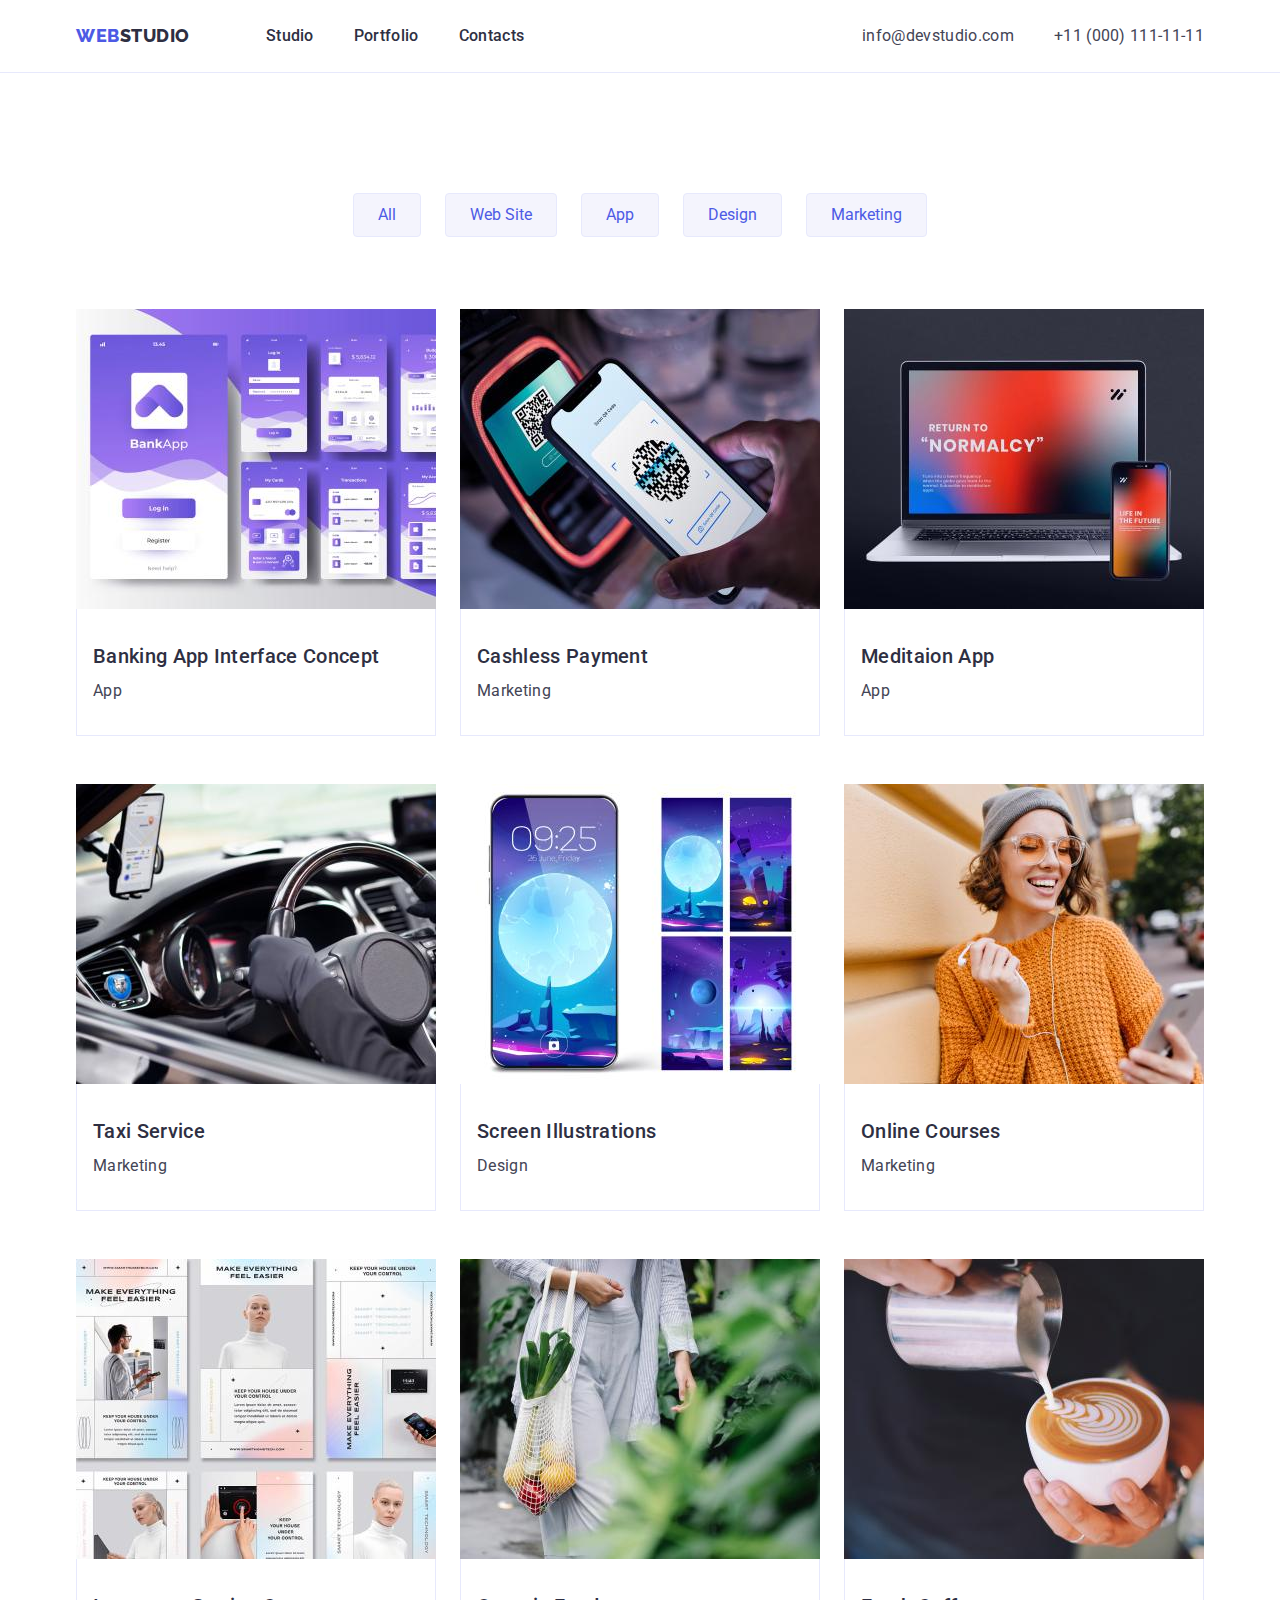
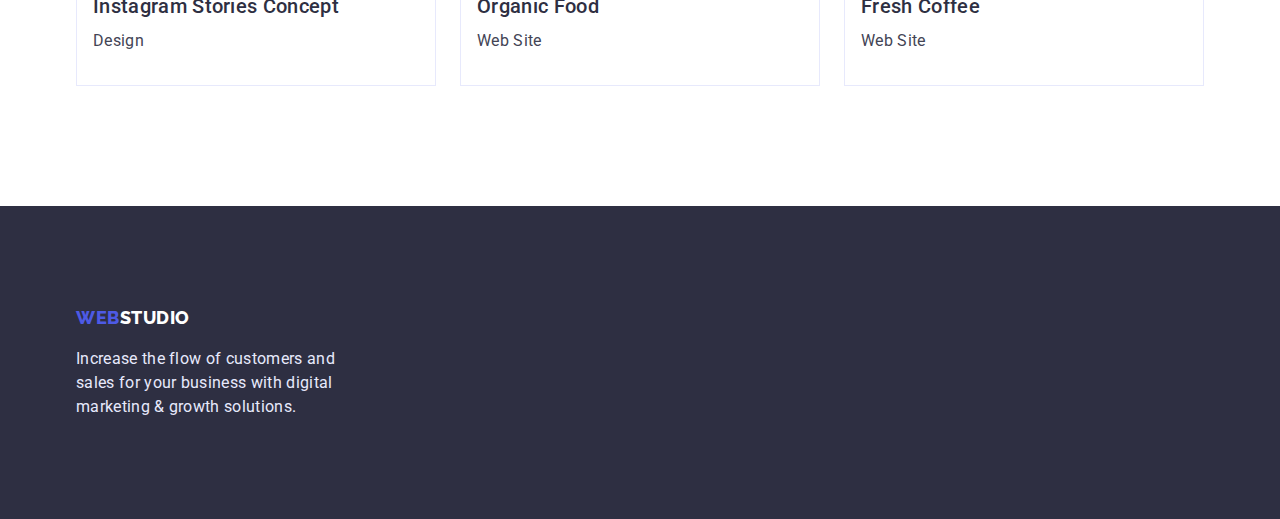
==== portfolio.html @ 673e2df6 "Initial commit" ====
<!DOCTYPE html>
<html lang="en">
  <head>
    <meta charset="UTF-8" />
    <meta http-equiv="X-UA-Compatible" content="IE=edge" />
    <meta name="viewport" content="width=device-width, initial-scale=1.0" />
    <title>Portfolio</title>
    <link rel="preconnect" href="https://fonts.googleapis.com" />
    <link rel="preconnect" href="https://fonts.gstatic.com" crossorigin />
    <link
      href="https://fonts.googleapis.com/css2?family=Raleway:wght@800&family=Roboto:wght@400;500;700&display=swap"
      rel="stylesheet"
    />
    <link
      rel="stylesheet"
      href="https://cdnjs.cloudflare.com/ajax/libs/modern-normalize/1.1.0/modern-normalize.css"
      integrity="sha512-Y0MM+V6ymRKN2zStTqzQ227DWhhp4Mzdo6gnlRnuaNCbc+YN/ZH0sBCLTM4M0oSy9c9VKiCvd4Jk44aCLrNS5Q=="
      crossorigin="anonymous"
      referrerpolicy="no-referrer"
    />
    <link rel="stylesheet" href="./css/styles.css" />
  </head>
  <body>
    <header class="header">
      <div class="container header-box">
        <nav class="site-nav">
          <a href="./index.html" class="logo link"
            ><span class="logo-first-part">Web</span
            ><span class="logo-header-part">Studio </span></a
          >
          <ul class="nav-links nav-list">
            <li>
              <a href="./" class="link"> Studio</a>
            </li>
            <li>
              <a href="./portfolio.html" class="link"> Portfolio</a>
            </li>
            <li>
              <a href="./" class="link"> Contacts</a>
            </li>
          </ul>
        </nav>
        <address>
          <ul class="auth-links address-box">
            <li>
              <a href="mailto:info@devstudio.com" class="link"
                >info@devstudio.com</a
              >
            </li>
            <li>
              <a href="tel:+110001111111" class="link">+11 (000) 111-11-11</a>
            </li>
          </ul>
        </address>
      </div>
    </header>
    <main>
      <section class="section portfolio-section">
        <div class="container">
          <h1 class="display-none">Наші роботи</h1>
          <ul class="filter-list text-padding-reset">
            <li class="item">
              <button type="button" class="filter-btn">All</button>
            </li>
            <li class="item">
              <button type="button" class="filter-btn">Web Site</button>
            </li>
            <li class="item">
              <button type="button" class="filter-btn">App</button>
            </li>
            <li class="item">
              <button type="button" class="filter-btn">Design</button>
            </li>
            <li class="item">
              <button type="button" class="filter-btn">Marketing</button>
            </li>
          </ul>
          <ul class="portfolio-list text-padding-reset">
            <li class="item">
              <a href="./" class="link">
                <img
                  src="./images/banking.jpg"
                  width="360px"
                  height="300px"
                  alt="banking app interface"
                />
                <div class="porfolio-info"><h2 class="headline porfolio-name">
                  Banking App Interface Concept
                </h2>
                <p class="job-type">App</p>
              </a></div>
            </li>
            <li class="item">
              <a href="./" class="link">
                <img
                  src="./images/cashless.jpg"
                  width="360px"
                  height="300px"
                  alt="payment with qr code"
                />
                <div class="porfolio-info"><h2 class="headline porfolio-name">Cashless Payment</h2>
                <p class="job-type">Marketing</p>
              </a></div>
            </li>
            <li class="item">
              <a href="./" class="link">
                <img
                  src="./images/meditaion.jpg"
                  width="360px"
                  height="300px"
                  alt="laptop and phone with app on them"
                />
                <div class="porfolio-info"><h2 class="headline porfolio-name">Meditaion App</h2>
                <p class="job-type">App</p>
              </a></div>
            </li>
            <li class="item">
              <a href="./" class="link">
                <img
                  src="./images/taxi.jpg"
                  width="360px"
                  height="300px"
                  alt="taxi driver seat"
                />
                <div class="porfolio-info"><h2 class="headline porfolio-name">Taxi Service</h2>
                <p class="job-type">Marketing</p>
              </a></div>
            </li>
            <li class="item">
              <a href="./" class="link">
                <img
                  src="./images/screens.jpg"
                  width="360px"
                  height="300px"
                  alt="phone with different posters"
                />
                <div class="porfolio-info"><h2 class="headline porfolio-name">Screen Illustrations</h2>
                <p class="job-type">Design</p>
              </a></div>
            </li>
            <li class="item">
              <a href="./" class="link">
                <img
                  src="./images/courses.jpg"
                  width="360px"
                  height="300px"
                  alt="girl with a phone and a headphones"
                />
               <div class="porfolio-info"> <h2 class="headline porfolio-name">Online Courses</h2>
                <p class="job-type">Marketing</p>
              </a></div>
            </li>
            <li class="item">
              <a href="./" class="link">
                <img
                  src="./images/instagram.jpg"
                  width="360px"
                  height="300px"
                  alt="istargam stories examples"
                />
                <div class="porfolio-info"><h2 class="headline porfolio-name">
                  Instagram Stories Concept
                </h2>
                <p class="job-type">Design</p>
              </a></div>
            </li>
            <li class="item">
              <a href="./" class="link">
                <img
                  src="./images/food.jpg"
                  width="360px"
                  height="300px"
                  alt="lady with a bag of vegetables"
                />
                <div class="porfolio-info"><h2 class="headline porfolio-name">Organic Food</h2>
                <p class="job-type">Web Site</p>
              </a></div>
            </li>
            <li class="item">
              <a href="./" class="link">
                <img
                  src="./images/coffee.jpg"
                  width="360px"
                  height="300px"
                  alt="milk pouring into coffee"
                />
                <div class="porfolio-info"><h2 class="headline porfolio-name">Fresh Coffee</h2>
                <p class="job-type">Web Site</p>
              </a></div>
            </li>
          </ul>
        </div>
      </section>
    </main>
    <footer class="footer">
      <div class="container">
        <a href="./index.html" class="logo link"
          ><span class="logo-first-part">Web</span
          ><span class="logo-footer-part">Studio</span></a
        >
        <p class="footer-text">
          Increase the flow of customers and sales for your business with
          digital marketing & growth solutions.
        </p>
      </div>
    </footer>
  </body>
</html>
---- css/styles.css ----
:root {
  --main-text-color: #434455;
  --secondary-text-color: #2e2f42;
  --secondary-brand-color: #404bbf;
  --main-brand-color: #4d5ae5;
}
body {
  color: var(--main-text-color);
  font-family: 'Roboto';
  font-size: 16px;
  line-height: 1.5;

  letter-spacing: 0.02em;
}
h1,
h2,
h3,
h4,
h5,
h6 {
  margin: 0;
}
.container {
  width: 1158px;
  margin: 0 auto;
  padding: 0 15px;
}
.center {
  margin: 0 auto;
}
p {
  margin: 0;
}
ul {
  list-style: none;
  margin: 0;
  padding: 0;
}
img {
  display: block;
}
.text-padding-reset {
  padding-left: 0;
}
.link {
  color: inherit;
  text-decoration: none;
}
.header-box .link {
  display: block;
  padding-top: 24px;
  padding-bottom: 24px;
}

.section {
  padding-top: 120px;
}

.section-title {
  margin-top: 0;
  margin-bottom: 72px;
  color: var(--secondary-text-color);
  text-align: center;

  font-size: 36px;
  line-height: 1.1;
  text-transform: capitalize;
}
.headline {
  margin-top: 0;
  margin-bottom: 8px;
  color: var(--secondary-text-color);
  font-weight: 500;
}

/* header */
.header {
  border-bottom: 1px solid #e7e9fc;
}
.header-box {
  display: flex;
  align-items: center;
}
.site-nav {
  display: flex;
  align-items: center;
  flex-grow: 1;
}

.address-box {
  display: flex;
  gap: 40px;
}
.logo {
  font-family: 'Raleway';
  font-weight: 800;
  font-size: 18px;
  line-height: 1.33;
  letter-spacing: 0.03em;
  text-transform: uppercase;
}

.logo-first-part {
  color: var(--main-brand-color);
}
.logo-header-part {
  color: var(--secondary-text-color);
}
address {
  font-style: inherit;
}

/* nav */
.nav-links {
  margin: 0;
  color: var(--secondary-text-color);
  font-weight: 500;
}
.nav-list {
  display: flex;
  gap: 40px;
  margin-left: 76px;
}
.link:hover,
.link:focus {
  color: var(--secondary-brand-color);
}
.auth-links {
  margin: 0;
  color: inherit;
}
.auth-links .link:hover,
.auth-links .link:focus {
  color: var(--secondary-brand-color);
}

/* hero */
.hero {
  padding: 188px 0;
  background-color: var(--secondary-text-color);

  text-align: center;
}
.hero-title {
  color: #ffffff;
  margin-top: 0;
  margin-bottom: 64px;

  font-size: 56px;
  line-height: 1.07;
}
.hero-button {
  padding: 16px 32px;
  color: #ffffff;
  background-color: var(--main-brand-color);
  font-weight: 500;
  letter-spacing: 0.04em;
  border: none;
  box-shadow: 0px 4px 4px rgba(0, 0, 0, 0.15);
  border-radius: 4px;
}
.hero-button:hover {
  cursor: pointer;
  background-color: var(--secondary-brand-color);
}
.hero-button:focus {
  background-color: var(--secondary-brand-color);
}
/* features */

.feature-list {
  display: flex;
}

.feature-list .item {
  width: calc((100% - 72) / 4);
  margin-right: 24px;
}
.feature-list .item:last-child {
  margin-right: 0;
}
/* what are wew doing section */
.about-section {
  padding-bottom: 120px;
}
.work-list {
  display: flex;
}
.work-list .item {
  margin-right: 24px;
}
.work-list .item:last-child {
  margin-right: 0;
}
/* team section */
.team-section {
  background-color: #f4f4fd;
}
.team-section {
  padding-bottom: 120px;
}
.team-list {
  display: flex;
  gap: 24px;
}
.team-list .item {
  padding-bottom: 32px;
  background-color: #fff;
  box-shadow: 0px 1px 6px rgba(46, 47, 66, 0.08),
    0px 1px 1px rgba(46, 47, 66, 0.16), 0px 2px 1px rgba(46, 47, 66, 0.08);
  border-radius: 0px 0px 4px 4px;

  text-align: center;
}
.item > .headline {
  margin-top: 32px;
}
/* footer */
.footer {
  background-color: var(--secondary-text-color);
}
.footer {
  padding-top: 100px;
  padding-bottom: 100px;
}
.logo-footer-part {
  color: #ffffff;
}
.footer-text {
  width: 264px;
  margin-top: 16px;
  color: #e7e9fc;
}
/* portfolio page */
.portfolio-section {
  background-color: ##e5e5e5;
  padding-bottom: 120px;
}
.filter-btn {
  color: var(--main-brand-color);
  background-color: #f4f4fd;
  border-color: #e7e9fc;
  border: 1px solid #e7e9fc;
  border-radius: 4px;
  padding: 12px 24px;
}

.filter-btn:hover {
  cursor: pointer;
  color: #ffffff;
  background-color: var(--secondary-brand-color);
}
.filter-btn:focus {
  color: #ffffff;
  background-color: var(--secondary-brand-color);
}
.filter-list {
  display: flex;
  justify-content: center;

  margin-bottom: 72px;
}
.filter-list .item {
  margin-right: 24px;
}
.filter-list .item:last-child {
  margin-right: 0px;
}
.portfolio-list {
  display: flex;
  flex-wrap: wrap;
  gap: 48px 24px;
}
.portfolio-list .item {
  background-color: #f4f4fd;
}

.porfolio-info {
  margin: 0;
  padding-top: 32px;
  padding-bottom: 32px;
  padding-left: 16px;
  background: #ffffff;

  border-bottom: 1px solid #e7e9fc;
  border-right: 1px solid #e7e9fc;
  border-left: 1px solid #e7e9fc;
}
.porfolio-name {
  font-weight: 500;
  font-size: 20px;
}

.display-none {
  display: none;
}

.hiden {
  display: none;
}
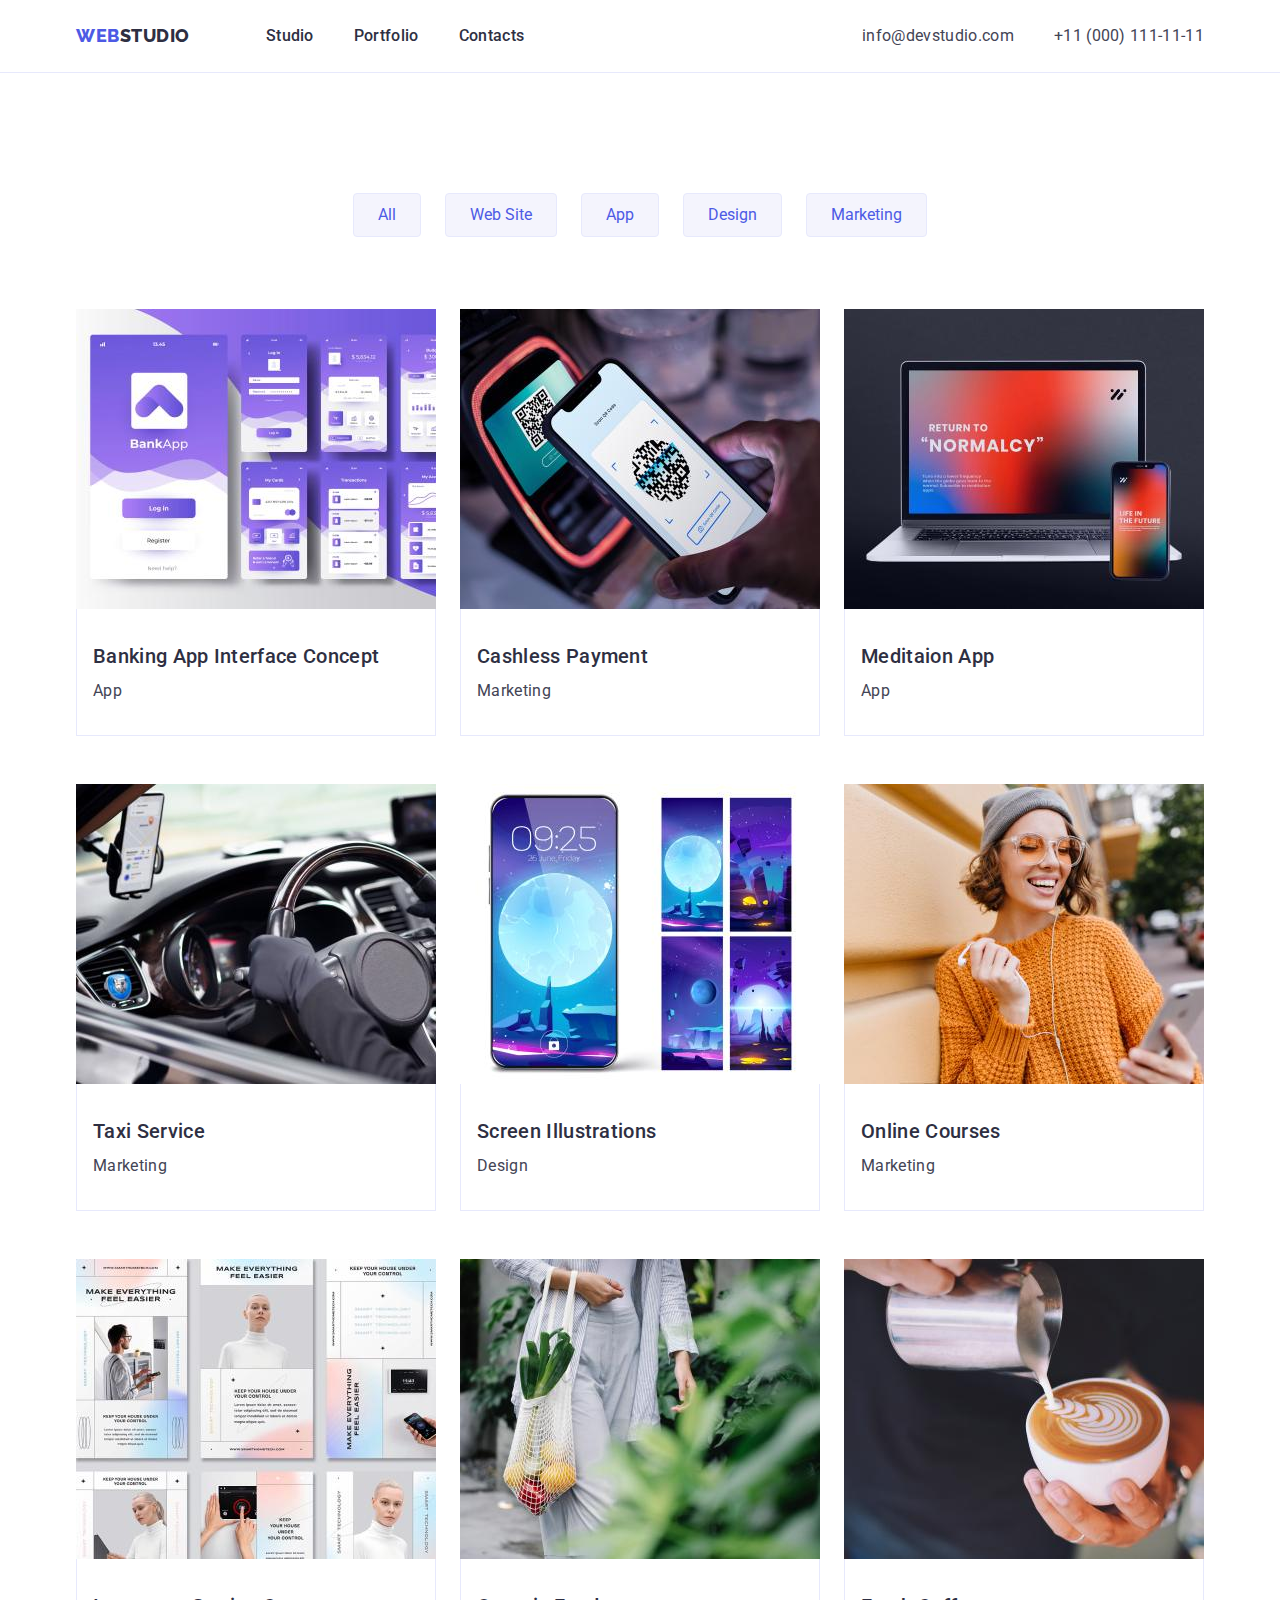
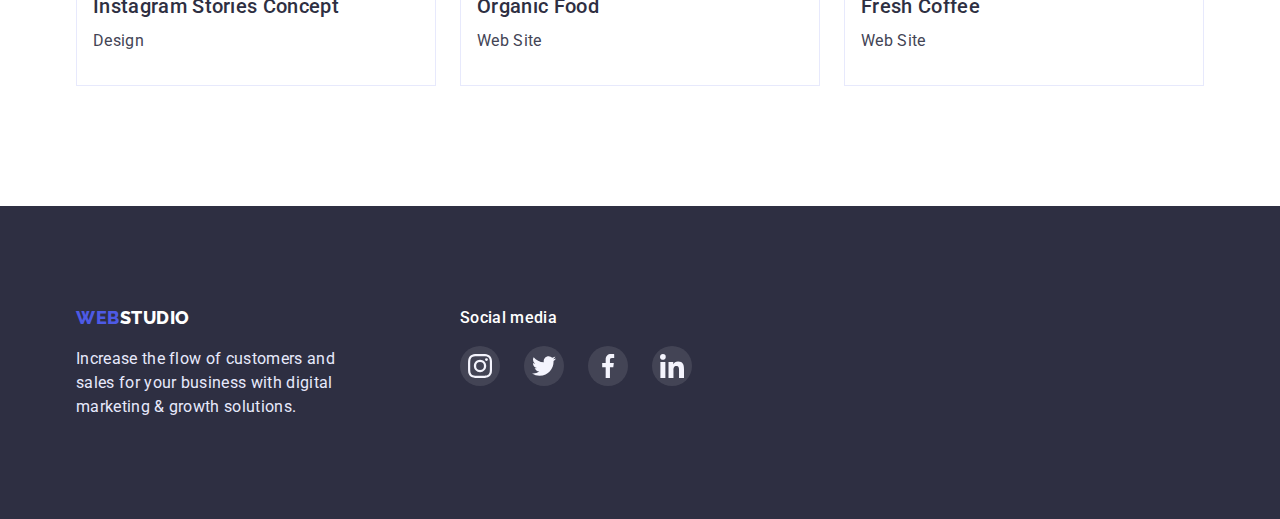
==== commit c61c95c3: "completed task" ====
--- a/portfolio.html
+++ b/portfolio.html
@@ -194,6 +194,7 @@
     </main>
     <footer class="footer">
       <div class="container">
+        <div>
         <a href="./index.html" class="logo link"
           ><span class="logo-first-part">Web</span
           ><span class="logo-footer-part">Studio</span></a
@@ -202,6 +203,40 @@
           Increase the flow of customers and sales for your business with
           digital marketing & growth solutions.
         </p>
+        </div>
+        <div>
+          <p class="social-headline">Social media</p>
+          <ul class="social-list">
+            <li class="footer-link">
+              <a href="" class="social-link">
+                <svg class="social-icon">
+                  <use href="./images/symbol-defs.svg#icon-instagram"></use>
+                </svg>
+              </a>
+            </li>
+            <li class="footer-link">
+              <a href="" class="social-link">
+                <svg class="social-icon">
+                  <use href="./images/symbol-defs.svg#icon-twitter"></use>
+                </svg>
+              </a>
+            </li>
+            <li class="footer-link">
+              <a href="" class="social-link">
+                <svg class="social-icon">
+                  <use href="./images/symbol-defs.svg#icon-facebook"></use>
+                </svg>
+              </a>
+            </li>
+            <li class="footer-link">
+              <a href="" class="social-link">
+                <svg class="social-icon">
+                  <use href="./images/symbol-defs.svg#icon-linkedin"></use>
+                </svg>
+              </a>
+            </li>
+          </ul>
+        </div>
       </div>
     </footer>
   </body>
--- a/css/styles.css
+++ b/css/styles.css
@@ -136,10 +136,20 @@
 
 /* hero */
 .hero {
+  margin: 0 auto;
   padding: 188px 0;
-  background-color: var(--secondary-text-color);
-
   text-align: center;
+  background-image: linear-gradient(
+      rgba(46, 47, 66, 0.7),
+      rgba(46, 47, 66, 0.7)
+    ),
+    url('/images/office-table.jpg');
+
+  width: 100%;
+  height: 100%;
+  max-width: 1440px;
+  background-size: cover;
+  background-repeat: no-repeat;
 }
 .hero-title {
   color: #ffffff;
@@ -159,7 +169,8 @@
   box-shadow: 0px 4px 4px rgba(0, 0, 0, 0.15);
   border-radius: 4px;
 }
-.hero-button:hover {
+.hero-button:hover,
+.hero-button:focus {
   cursor: pointer;
   background-color: var(--secondary-brand-color);
 }
@@ -168,6 +179,20 @@
 }
 /* features */
 
+.feature-image {
+  display: flex;
+  align-items: center;
+  justify-content: center;
+  margin-bottom: 8px;
+  width: 264px;
+  height: 112px;
+  background: #f4f4fd;
+  border-radius: 4px;
+}
+.feature-icon {
+  width: 60px;
+  height: 64px;
+}
 .feature-list {
   display: flex;
 }
@@ -215,6 +240,58 @@
 .item > .headline {
   margin-top: 32px;
 }
+.social-list {
+  display: flex;
+  gap: 24px;
+  margin-left: 16px;
+  margin-right: 16px;
+  margin-top: 8px;
+}
+
+.social-list > .item {
+  width: 40px;
+  height: 40px;
+  background-color: var(--main-brand-color);
+  border-radius: 50%;
+}
+.social-list > .item:hover,
+social-list > .item:focus {
+  background-color: var(--secondary-brand-color);
+}
+.social-link {
+  display: flex;
+  align-items: center;
+  justify-content: center;
+  width: 40px;
+  height: 40px;
+}
+
+.social-icon {
+  width: 16px;
+  height: 16px;
+}
+/* customer section */
+.customer-section {
+  padding-bottom: 120px;
+}
+.customer-list {
+  display: flex;
+  justify-content: center;
+  gap: 24px;
+}
+.customer-list .item {
+  display: flex;
+  align-items: center;
+  justify-content: center;
+  width: 168px;
+  height: 88px;
+  border: 1px solid #8e8f99;
+  border-radius: 4px;
+}
+.customer-icon {
+  width: 104px;
+  height: 56px;
+}
 /* footer */
 .footer {
   background-color: var(--secondary-text-color);
@@ -230,6 +307,36 @@
   width: 264px;
   margin-top: 16px;
   color: #e7e9fc;
+}
+.footer > .container {
+  display: flex;
+  gap: 120px;
+}
+.social-headline {
+  font-family: 'Roboto';
+  font-style: normal;
+  font-weight: 500;
+  font-size: 16px;
+  line-height: 24px;
+  color: #ffffff;
+}
+.footer .social-list {
+  margin-left: 0;
+  margin-top: 16px;
+}
+.footer-link {
+  background-color: rgba(255, 255, 255, 0.1);
+  width: 40px;
+  height: 40px;
+  border-radius: 50%;
+}
+.footer-link:hover,
+.footer-link:focus {
+  background-color: var(--main-brand-color);
+}
+.footer .social-icon {
+  width: 24px;
+  height: 24px;
 }
 /* portfolio page */
 .portfolio-section {
@@ -242,13 +349,18 @@
   border-color: #e7e9fc;
   border: 1px solid #e7e9fc;
   border-radius: 4px;
+
   padding: 12px 24px;
 }
 
-.filter-btn:hover {
+.filter-btn:hover,
+.filter-btn:focus {
   cursor: pointer;
   color: #ffffff;
   background-color: var(--secondary-brand-color);
+  border-color: var(--secondary-brand-color);
+  box-shadow: 0px 3px 1px rgba(0, 0, 0, 0.1), 0px 2px 1px rgba(0, 0, 0, 0.08),
+    0px 2px 2px rgba(0, 0, 0, 0.12);
 }
 .filter-btn:focus {
   color: #ffffff;
@@ -273,6 +385,11 @@
 }
 .portfolio-list .item {
   background-color: #f4f4fd;
+}
+.portfolio-list .item:hover,
+.portfolio-list .item:focus {
+  box-shadow: 0px 1px 6px rgba(46, 47, 66, 0.08),
+    0px 1px 1px rgba(46, 47, 66, 0.16), 0px 2px 1px rgba(46, 47, 66, 0.08);
 }
 
 .porfolio-info {
